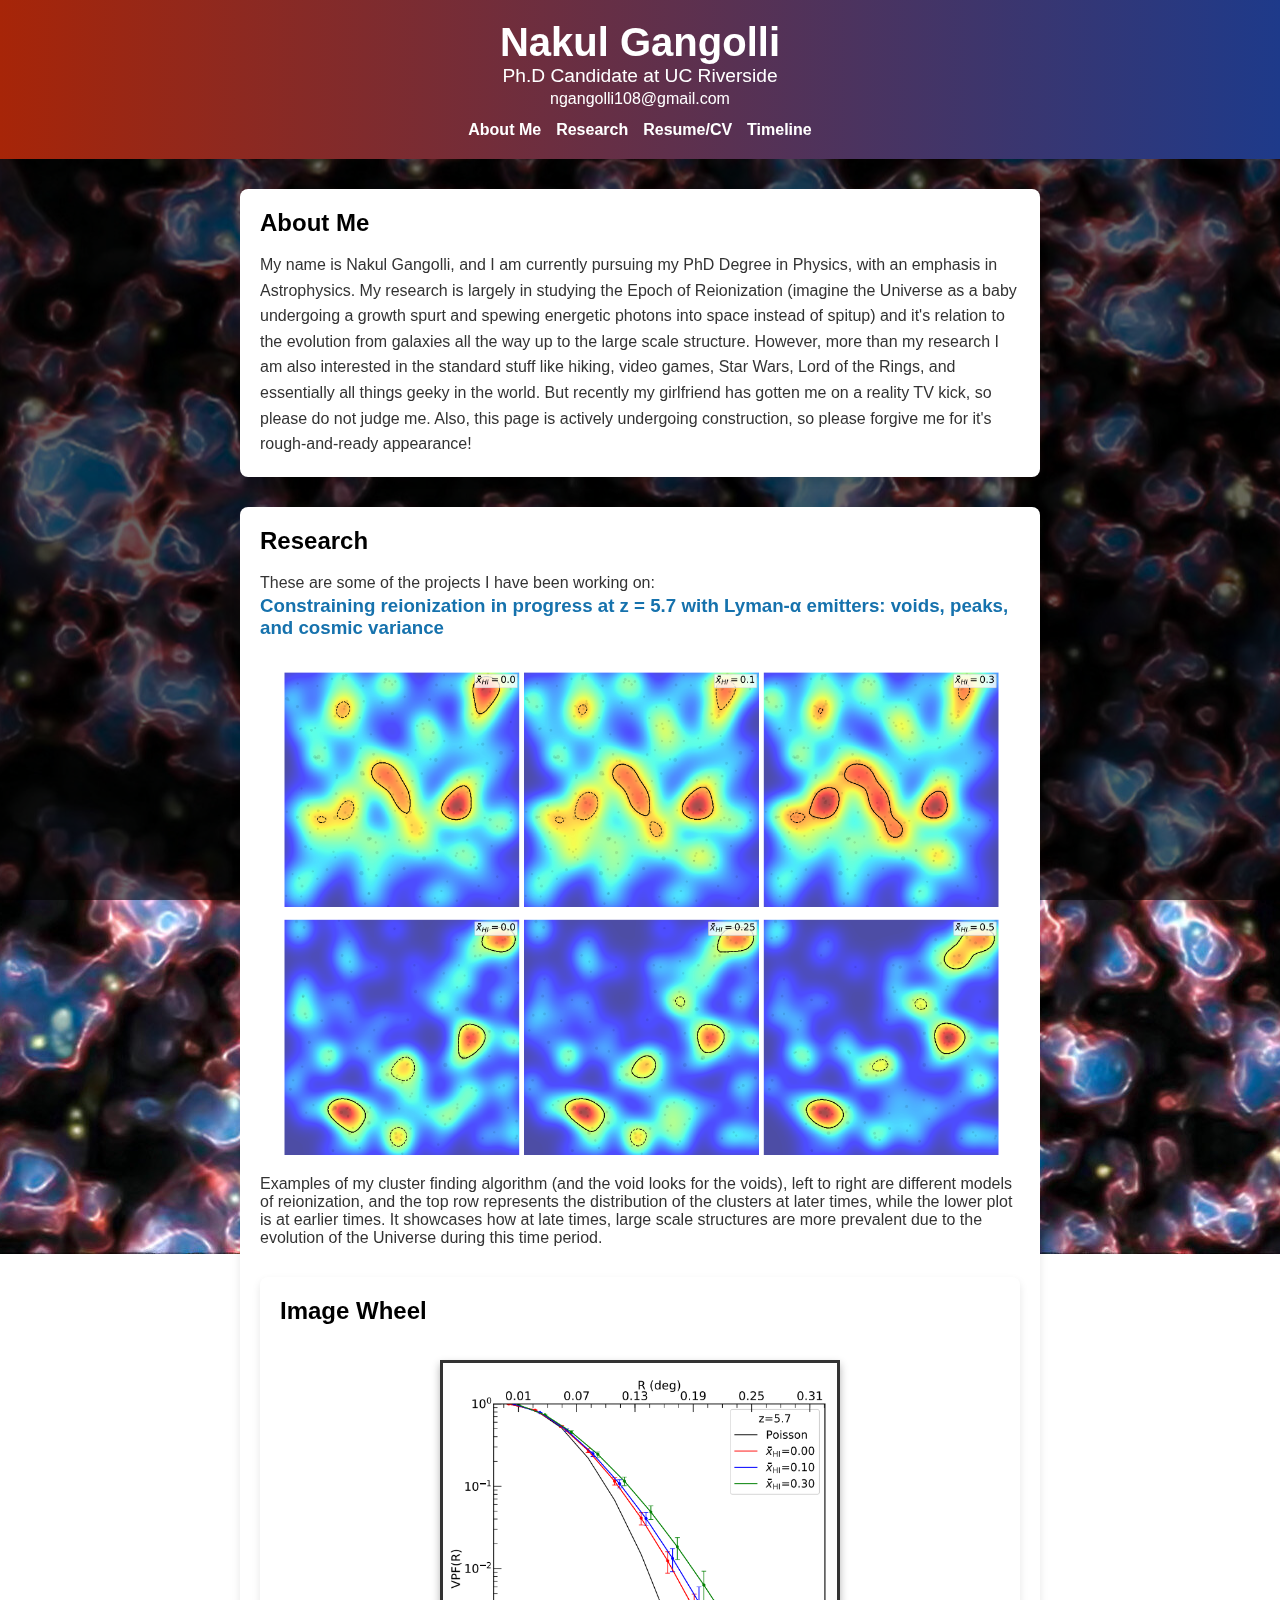
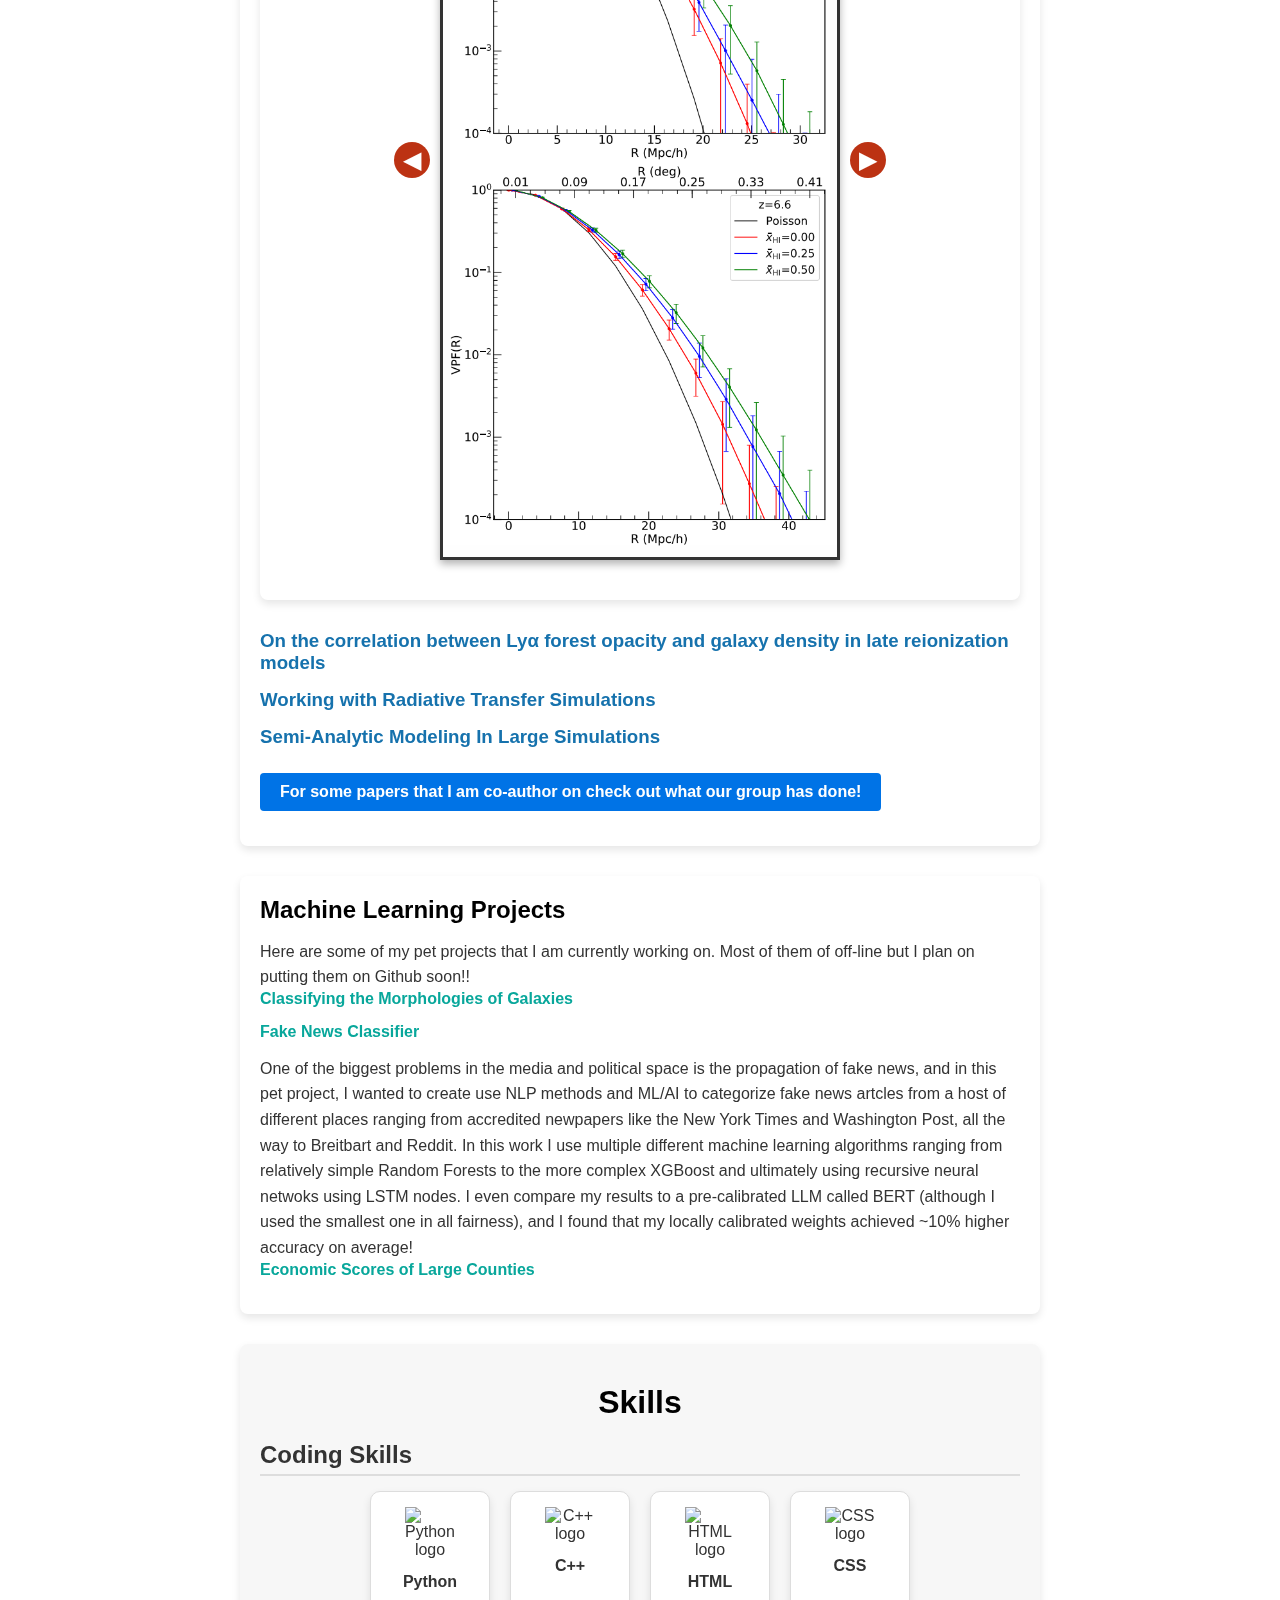
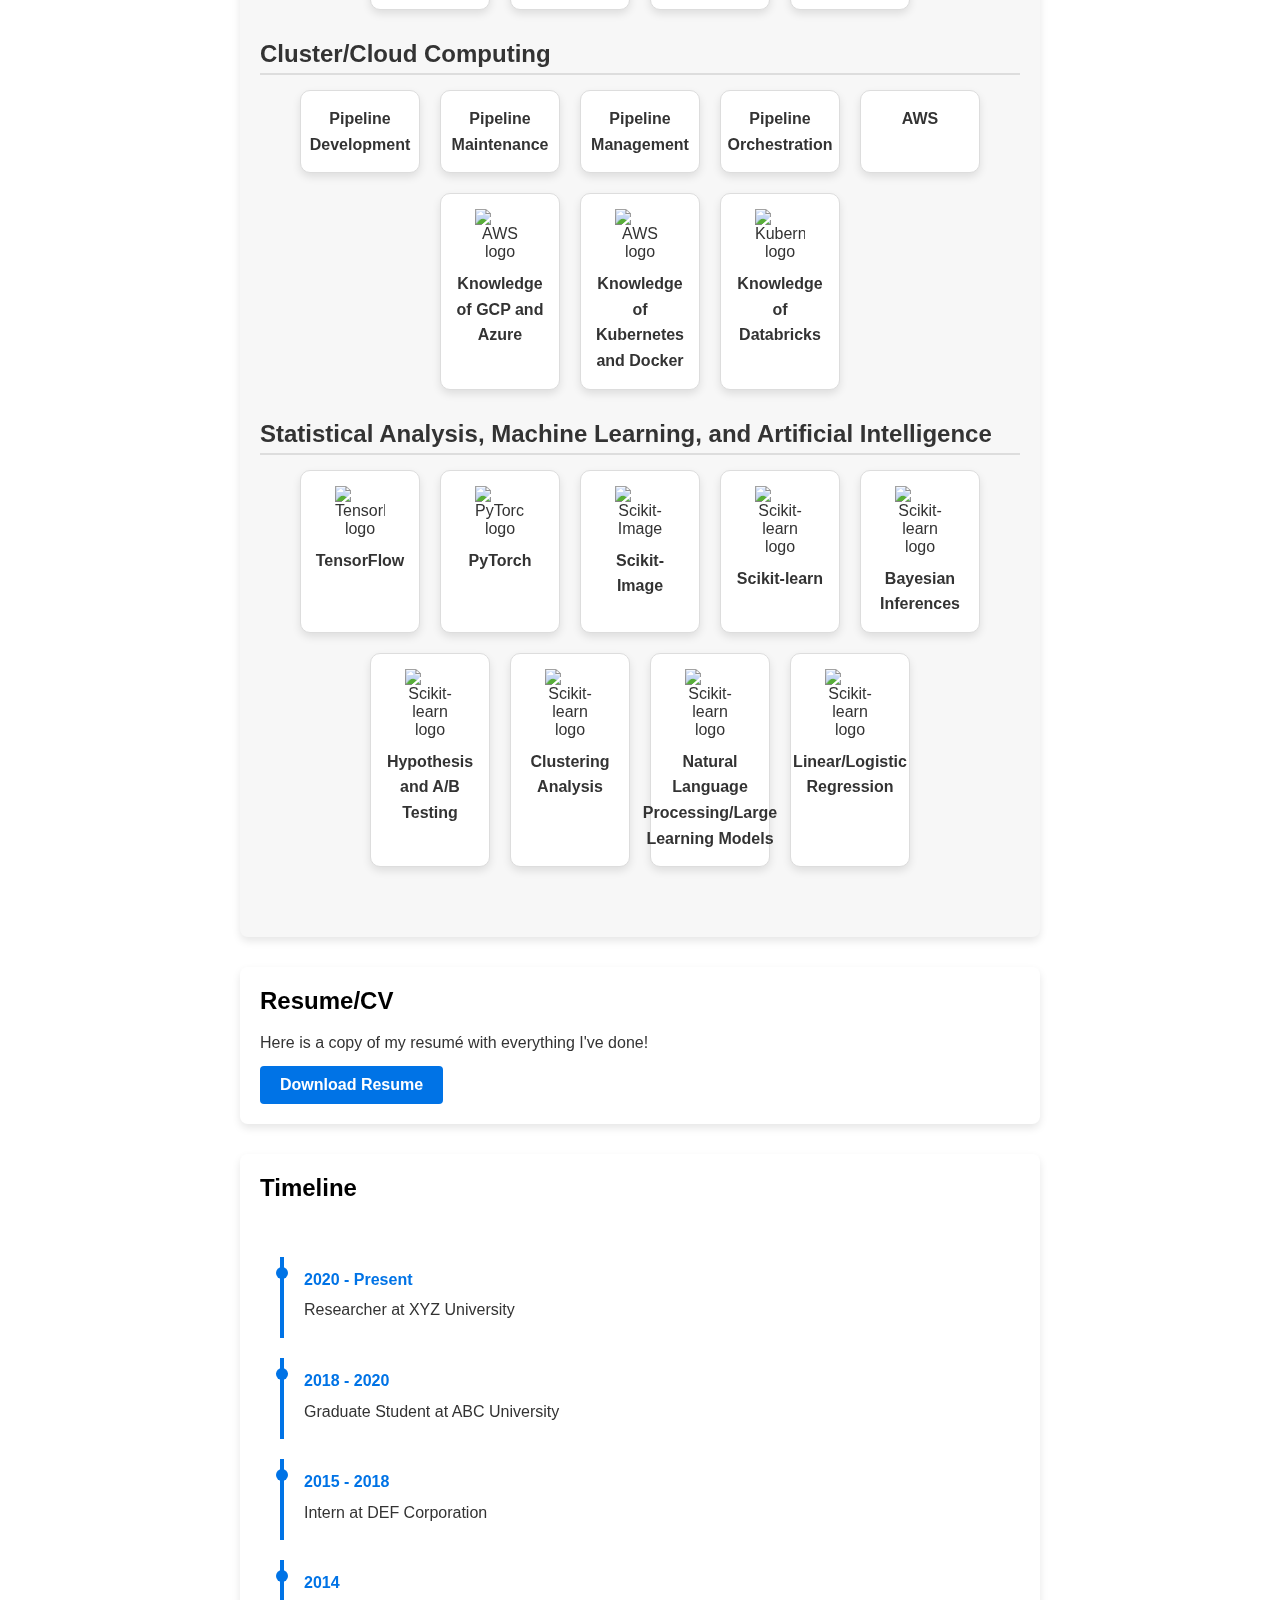
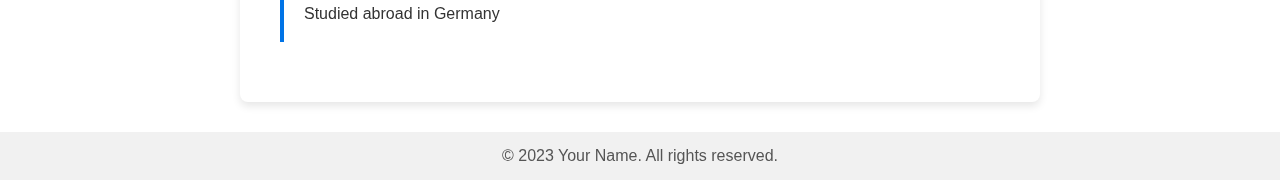
==== index.html @ 2ac654dc "Adding HTML, CSS, JS and some images" ====
<!DOCTYPE html>
<html lang="en">
<head>
    <meta charset="UTF-8">
    <meta name="viewport" content="width=device-width, initial-scale=1.0">
    <title>Nakul Gangolli</title>
    <link rel="stylesheet" href="styles.css">
</head>
<body>
    <header>
        <div class="container">
            <h1>Nakul Gangolli</h1>
            <headshot src="Headshot_AWS.jpeg" alt="Headshot" class="figure-image">
            <p class="title">Ph.D Candidate at UC Riverside</p>
            <contact> ngangolli108@gmail.com</contact>
            <nav>
                <ul>
                    <li><a href="#about">About Me</a></li>
                    <li><a href="#research">Research</a></li>
                    <li><a href="#resume">Resume/CV</a></li>
                    <li><a href="#timeline">Timeline</a></li>
                </ul>
            </nav>
        </div>
    </header>
    
    <section id="about">
        <h2>About Me</h2>
        <p>My name is Nakul Gangolli, and I am currently pursuing my PhD Degree in Physics, with an emphasis in Astrophysics. My research is largely in studying the Epoch of Reionization (imagine the Universe as a baby undergoing a growth spurt and spewing energetic photons into space instead of spitup) and it's relation to the evolution from galaxies all the way up to the large scale structure.   

        However, more than my research I am also interested in the standard stuff like hiking, video games, Star Wars, Lord of the Rings, and essentially all things geeky in the world.  But recently my girlfriend has gotten me on a reality TV kick, so please do not judge me. 

        Also, this page is actively undergoing construction, so please forgive me for it's rough-and-ready appearance! 
        </p>
    </section>
    
    <section id="research">
        <h2>Research</h2>
        <p>  These are some of the projects I have been working on:</p>
        

        <h3>Constraining reionization in progress at z = 5.7 with Lyman-α emitters: voids, peaks, and cosmic variance</h3>

        <figure>
        <img src="AWS_1.png" alt="The results of my cluster finding algorithm" class="figure-image">
        <figcaption> Examples of my cluster finding algorithm (and the void looks for the voids), left to right are different models of reionization, and the top row represents the distribution of the clusters at later times, while the lower plot is at earlier times.  It showcases how at late times, large scale structures are more prevalent due to the evolution of the Universe during this time period.   </figcaption>
        </figure>

        <section id="image-wheel">
        <h2>Image Wheel</h2>
        <div class="wheel-container">
            <button id="prevBtn">&#9664;</button> <!-- Left arrow button -->
            <div class="image-display">
                <img id="currentImage" src="AWS_2.png" alt="Displayed image">
            </div>
            <button id="nextBtn">&#9654;</button> <!-- Right arrow button -->
        </div>
        </section>

        <script src="timeLine.js"></script>
        
        <h3>On the correlation between Lyα forest opacity and galaxy density in late reionization models</h3>

        <h3>Working with Radiative Transfer Simulations</h3>
        <h3>Semi-Analytic Modeling In Large Simulations</h3>
        <h4> <a href="https://ui.adsabs.harvard.edu/search/filter_author_facet_hier_fq_author=AND&filter_author_facet_hier_fq_author=author_facet_hier%3A%220%2FGangolli%2C%20N%22&fq=%7B!type%3Daqp%20v%3D%24fq_database%7D&fq=%7B!type%3Daqp%20v%3D%24fq_author%7D&fq_author=(author_facet_hier%3A%220%2FGangolli%2C%20N%22)&fq_database=(database%3Aastronomy%20OR%20database%3Aphysics)&q=Nakul%20Gangolli&sort=date%20desc%2C%20bibcode%20desc&p_=0" target="_blank" class="resume-button"> For some papers that I am co-author on check out what our group has done! </a> </h4>

    </section>

    <section id="Machine Learning/AI Projects">
        <h2>Machine Learning Projects</h2>
        <p>Here are some of my pet projects that I am currently working on.  Most of them of off-line but I plan on putting them on Github soon!! </p>
        
        <h4>  Classifying the Morphologies of Galaxies </h4>
         
        <h4>  Fake News Classifier </h4>
        <p>  One of the biggest problems in the media and political space is the propagation of fake news, and in this pet project, I wanted to create use NLP methods and ML/AI to categorize fake news artcles from a host of different places ranging from accredited newpapers like the New York Times and Washington Post, all the way to Breitbart and Reddit. In this work I use multiple different machine learning algorithms ranging from relatively simple Random Forests to the more complex XGBoost and ultimately using recursive neural netwoks using LSTM nodes.  I even compare my results to a pre-calibrated LLM called BERT (although I used the smallest one in all fairness), and I found that my locally calibrated weights achieved ~10% higher accuracy on average! </p>
        <h4>  Economic Scores of Large Counties </h4>


    </section>
    
    <section id="skills">
    <h2>Skills</h2>

    <!-- Coding Skills Section -->
    <div class="skills-category">
        <h3>Coding Skills</h3>
        <div class="skills-container">


            <!-- Main skill for Python, with hover to reveal sub-skills -->
            <div class="skill-card python-card">
                <img src="path/to/python-icon.png" alt="Python logo" class="skill-icon">
                <p>Python</p>

                <!-- Python Libraries, hidden by default and shown on hover -->
                <div class="sub-skills-container">
                    <div class="skill-card">
                        <img src="path/to/numpy-icon.png" alt="NumPy logo" class="skill-icon">
                        <p>NumPy</p>
                    </div>
                    <div class="skill-card">
                        <img src="path/to/scipy-icon.png" alt="SciPy logo" class="skill-icon">
                        <p>SciPy</p>
                    </div>
                    <div class="skill-card">
                        <img src="path/to/astropy-icon.png" alt="Astropy logo" class="skill-icon">
                        <p>Astropy</p>
                    </div>
                    <div class="skill-card">
                        <img src="path/to/pandas-icon.png" alt="Pandas logo" class="skill-icon">
                        <p>Pandas</p>
                    </div>
                    <div class="skill-card">
                        <img src="path/to/matplotlib-icon.png" alt="Matplotlib logo" class="skill-icon">
                        <p>Matplotlib</p>
                    </div>
                </div>
            </div>

            <!-- Other coding skills -->
            <div class="skill-card">
                <img src="path/to/cplusplus-icon.png" alt="C++ logo" class="skill-icon">
                <p>C++</p>
            </div>
            <div class="skill-card">
                <img src="path/to/html-icon.png" alt="HTML logo" class="skill-icon">
                <p>HTML</p>
            </div>
            <div class="skill-card">
                <img src="path/to/css-icon.png" alt="CSS logo" class="skill-icon">
                <p>CSS</p>
            </div>
        </div>
    </div>

    <!-- Cluster/Cloud Computing Section -->
    <div class="skills-category">
        <h3>Cluster/Cloud Computing</h3>
        <div class="skills-container">

            <div class="skill-card">
                <p>Pipeline Development</p>
            </div>

            <div class="skill-card">
                <p>Pipeline Maintenance</p>
            </div>

            <div class="skill-card"> 
                <p>Pipeline Management</p>
            </div>

            <div class="skill-card">
               
                <p>Pipeline Orchestration</p>
            </div>

            <div class="skill-card">
               
                <p>AWS</p>
            </div>

            <div class="skill-card">
                <img src="path/to/aws-icon.png" alt="AWS logo" class="skill-icon">
                <p> Knowledge of GCP and Azure</p>
            </div>

            <div class="skill-card">
                <img src="path/to/aws-icon.png" alt="AWS logo" class="skill-icon">
                <p> Knowledge of Kubernetes and Docker</p>
            </div>

            <div class="skill-card">
                <img src="path/to/kubernetes-icon.png" alt="Kubernetes logo" class="skill-icon">
                <p>Knowledge of Databricks</p>
            </div>

        </div>
    </div>

    <!-- Statistical Analysis, Machine Learning and AI Section -->
    <div class="skills-category">
        <h3>Statistical Analysis, Machine Learning, and Artificial Intelligence</h3>
        <div class="skills-container">
            <div class="skill-card">
                <img src="path/to/tensorflow-icon.png" alt="TensorFlow logo" class="skill-icon">
                <p>TensorFlow</p>
            </div>
            <div class="skill-card">
                <img src="path/to/pytorch-icon.png" alt="PyTorch logo" class="skill-icon">
                <p>PyTorch</p>
            </div>
            <div class="skill-card">
                <img src="path/to/r-icon.png" alt="Scikit-Image" class="skill-icon">
                <p>Scikit-Image</p>
            </div>
            <div class="skill-card">
                <img src="path/to/sklearn-icon.png" alt="Scikit-learn logo" class="skill-icon">
                <p>Scikit-learn</p>
            </div>

            <div class="skill-card">
                <img src="path/to/sklearn-icon.png" alt="Scikit-learn logo" class="skill-icon">
                <p>Bayesian Inferences</p>
            </div>

             <div class="skill-card">
                <img src="path/to/sklearn-icon.png" alt="Scikit-learn logo" class="skill-icon">
                <p>Hypothesis and A/B Testing</p>
            </div>

            <div class="skill-card">
                <img src="path/to/sklearn-icon.png" alt="Scikit-learn logo" class="skill-icon">
                <p>Clustering Analysis</p>
            </div>

            <div class="skill-card">
                <img src="path/to/sklearn-icon.png" alt="Scikit-learn logo" class="skill-icon">
                <p>Natural Language Processing/Large Learning Models</p>
            </div>

            <div class="skill-card">
                <img src="path/to/sklearn-icon.png" alt="Scikit-learn logo" class="skill-icon">
                <p>Linear/Logistic Regression</p>
            </div>


        </div>
    </div>

</section>


    </section>

    <section id="resume">
        <h2>Resume/CV</h2>
        <p>Here is a copy of my resumé with everything I've done!</p>
        <a href="GangolliNakul_Resume_AWS.pdf" target="_blank" class="resume-button">Download Resume</a>
    </section>
    
    <!-- Timeline Section -->
    <section id="timeline">
        <h2>Timeline</h2>
        <div id="timeline-container"></div>
    </section>
    
    <footer>
        <p>&copy; 2023 Your Name. All rights reserved.</p>
    </footer>

    <script src="script.js"></script>
</body>
</html>
---- styles.css ----
/* General reset */
* {
    margin: 0;
    padding: 0;
    box-sizing: border-box;
}

body {
    font-family: Arial, sans-serif;
    color: #333;
    background-color: #f8f9fa;
}

/* Header */
header {
    background: linear-gradient(90deg, #A72508, #1E3A8A); /* Gradient from light blue to dark blue */
    color: #fff;
    padding: 20px 0;
    text-align: center;
}

header .container {
    max-width: 800px;
    margin: 0 auto;
}

header h1 {
    font-size: 2.5em;
}

contact {
    line-height: 1.5em;
}

header .title {
    font-size: 1.2em;
    font-weight: 300;
}

nav ul {
    list-style: none;
    display: flex;
    justify-content: center;
    gap: 15px;
    margin-top: 10px;
}

nav ul li a {
    color: #fff;
    text-decoration: none;
    font-weight: bold;
}

nav ul li a:hover {
    text-decoration: underline;
}

/* Sections */
section {
    max-width: 800px;
    margin: 30px auto;
    padding: 20px;
    background-color: #fff;
    border-radius: 8px;
    box-shadow: 0 4px 8px rgba(0, 0, 0, 0.1);
}

section h2 {
    color: #000000;
    margin-bottom: 15px;
}

section h3 {
    color: #1672ad;
    margin-bottom: 15px;
}

section h4 {
    color: #08a79b;
    margin-bottom: 15px;
}

section p {
    line-height: 1.6;
}

.resume-button {
    display: inline-block;
    margin-top: 10px;
    padding: 10px 20px;
    background-color: #0073e6;
    color: #fff;
    border-radius: 4px;
    text-decoration: none;
    font-weight: bold;
}

.resume-button:hover {
    background-color: #005bb5;
}

/* Footer */
footer {
    text-align: center;
    padding: 15px 0;
    background-color: #f1f1f1;
    color: #555;
    margin-top: 20px;
}



#timeline-container {
    max-width: 800px;
    margin: 0 auto;
    padding: 20px;
}

.timeline-event {
    border-left: 4px solid #0073e6;
    padding: 10px 20px;
    margin: 20px 0;
    position: relative;
}

.timeline-event::before {
    content: '';
    position: absolute;
    top: 10px;
    left: -8px;
    background-color: #0073e6;
    width: 12px;
    height: 12px;
    border-radius: 50%;
}

.timeline-date {
    font-weight: bold;
    color: #0073e6;
}

.timeline-description {
    margin: 5px 0;
}


/* Background image for the whole page */
/* https://phys.org/news/2024-10-astronomers-webb-conflict-reionization.html#google_vignette */
body {
    font-family: Arial, sans-serif;
    color: #333;
    background: url('astronomers-find-jwst.jpg') no-repeat center center fixed; # 
    background-size: cover;
    background-attachment: fixed;
}

/* Adding a slight overlay to improve text readability */
body::before {
    content: "";
    position: fixed;
    top: 0;
    left: 0;
    width: 100%;
    height: 100%;
    background-color: rgba(0, 0, 0, 0.6); /* 60% opacity black overlay */
    z-index: -1; /* Ensure the overlay stays behind the content */
}


/* Navigation links styling */
nav ul {
    list-style: none;
    display: flex;
    justify-content: center;
    gap: 15px;
    margin-top: 10px;
}

nav ul li a {
    color: #fff;
    text-decoration: none;
    font-weight: bold;
    transition: color 0.3s;
}

nav ul li a:hover {
    color: #ffd700; /* Gold color for hover effect */
}


/* image parameters */
headshot {
    max-width: 50%;
    max-height: 50%;
}

img {
    max-width: 100%;
    max-height: 100%;
}

img2 {
    max-width: 25%;
    max-height: 25%;
}

/* Container for image grid */
.image-grid {
    display: grid;
    grid-template-columns: repeat(2, 2fr); /* 2 columns, adjust as needed */
    gap: 10px;
    max-width: 800px;
    margin: 0 auto;
}

/* Ensure each image has the same aspect ratio */
.grid-image {
    width: 100%;
    aspect-ratio: 1 / 1; /* 1:1 aspect ratio for a square */
    object-fit: cover; /* Ensure the image fills the square without distortion */
    border-radius: 8px; /* Optional: rounded corners */
    box-shadow: 0 4px 8px rgba(0, 0, 0, 0.2); /* Optional: shadow */
}

/* Container for the image wheel */
.wheel-container {
    display: flex;
    align-items: center;
    justify-content: center;
    gap: 10px;
    max-width: 600px;
    margin: 0 auto;
    padding: 20px;
}

/* Display area for the current image */
.image-display {
    width: 80%; /* Adjust width as needed */
    max-width: 400px;
    aspect-ratio: 1/2;  /* Ensures the display area is square */
    overflow: hidden;
    display: flex;
    align-items: center;
    justify-content: center;
    border: 3px solid #333; /* Optional border */
    /* border-radius: 50%;  Makes it circular */
    box-shadow: 0 4px 8px rgba(0, 0, 0, 0.3); /* Optional shadow */
}

/* Image styling */
.image-display img {
    width: 100%;
    height: 100%;
    object-fit: cover;
    /*border-radius: 50%;  Ensure images match the circular frame */
}

/* Navigation button styling */
button {
    font-size: 1.5em;
    background-color: #bc3213;
    color: white;
    border: none;
    padding: 18px;
    cursor: pointer;
    border-radius: 100%;
    width: 20px;
    height: 20px;
    display: flex;
    align-items: center;
    justify-content: center;
}

button:hover {
    background-color: #005bb5;
}



/* Skills section */
#skills {
    padding: 40px 20px;
    text-align: center;
    background-color: #f7f7f7;
}

#skills h2 {
    font-size: 2em;
    margin-bottom: 20px;
}

/* Skills category section */
.skills-category {
    margin-bottom: 30px;
}

.skills-category h3 {
    font-size: 1.5em;
    color: #333;
    margin-bottom: 15px;
    text-align: left;
    border-bottom: 2px solid #ddd;
    padding-bottom: 5px;
}

/* Main skill container */
.skills-container {
    display: flex;
    flex-wrap: wrap;
    justify-content: center;
    gap: 20px;
    max-width: 800px;
    margin: 0 auto;
}

/* Skill card */
.skill-card {
    width: 120px;
    display: flex;
    flex-direction: column;
    align-items: center;
    text-align: center;
    padding: 15px;
    background-color: #fff;
    border: 1px solid #ddd;
    border-radius: 10px;
    box-shadow: 0 4px 8px rgba(0, 0, 0, 0.1);
    transition: transform 0.3s ease;
}

.skill-card:hover {
    transform: scale(1.05);
}

/* Skill icon */
.skill-icon {
    width: 50px;
    height: auto;
    margin-bottom: 10px;
}

/* Skill name */
.skill-card p {
    font-size: 1em;
    font-weight: bold;
    color: #333;
}

/* Sub-skills container, hidden by default */
.sub-skills-container {
    display: none;
    flex-wrap: wrap;
    gap: 10px;
    margin-top: 10px;
    justify-content: center;
}

/* Reveal sub-skills when hovering over the Python card */
.python-card:hover .sub-skills-container {
    display: flex;
}

/* Style for individual sub-skill cards */
.sub-skills-container .skill-card {
    width: 100px;
    padding: 10px;
    border: 1px solid #eee;
    box-shadow: none;
    transform: none;
}
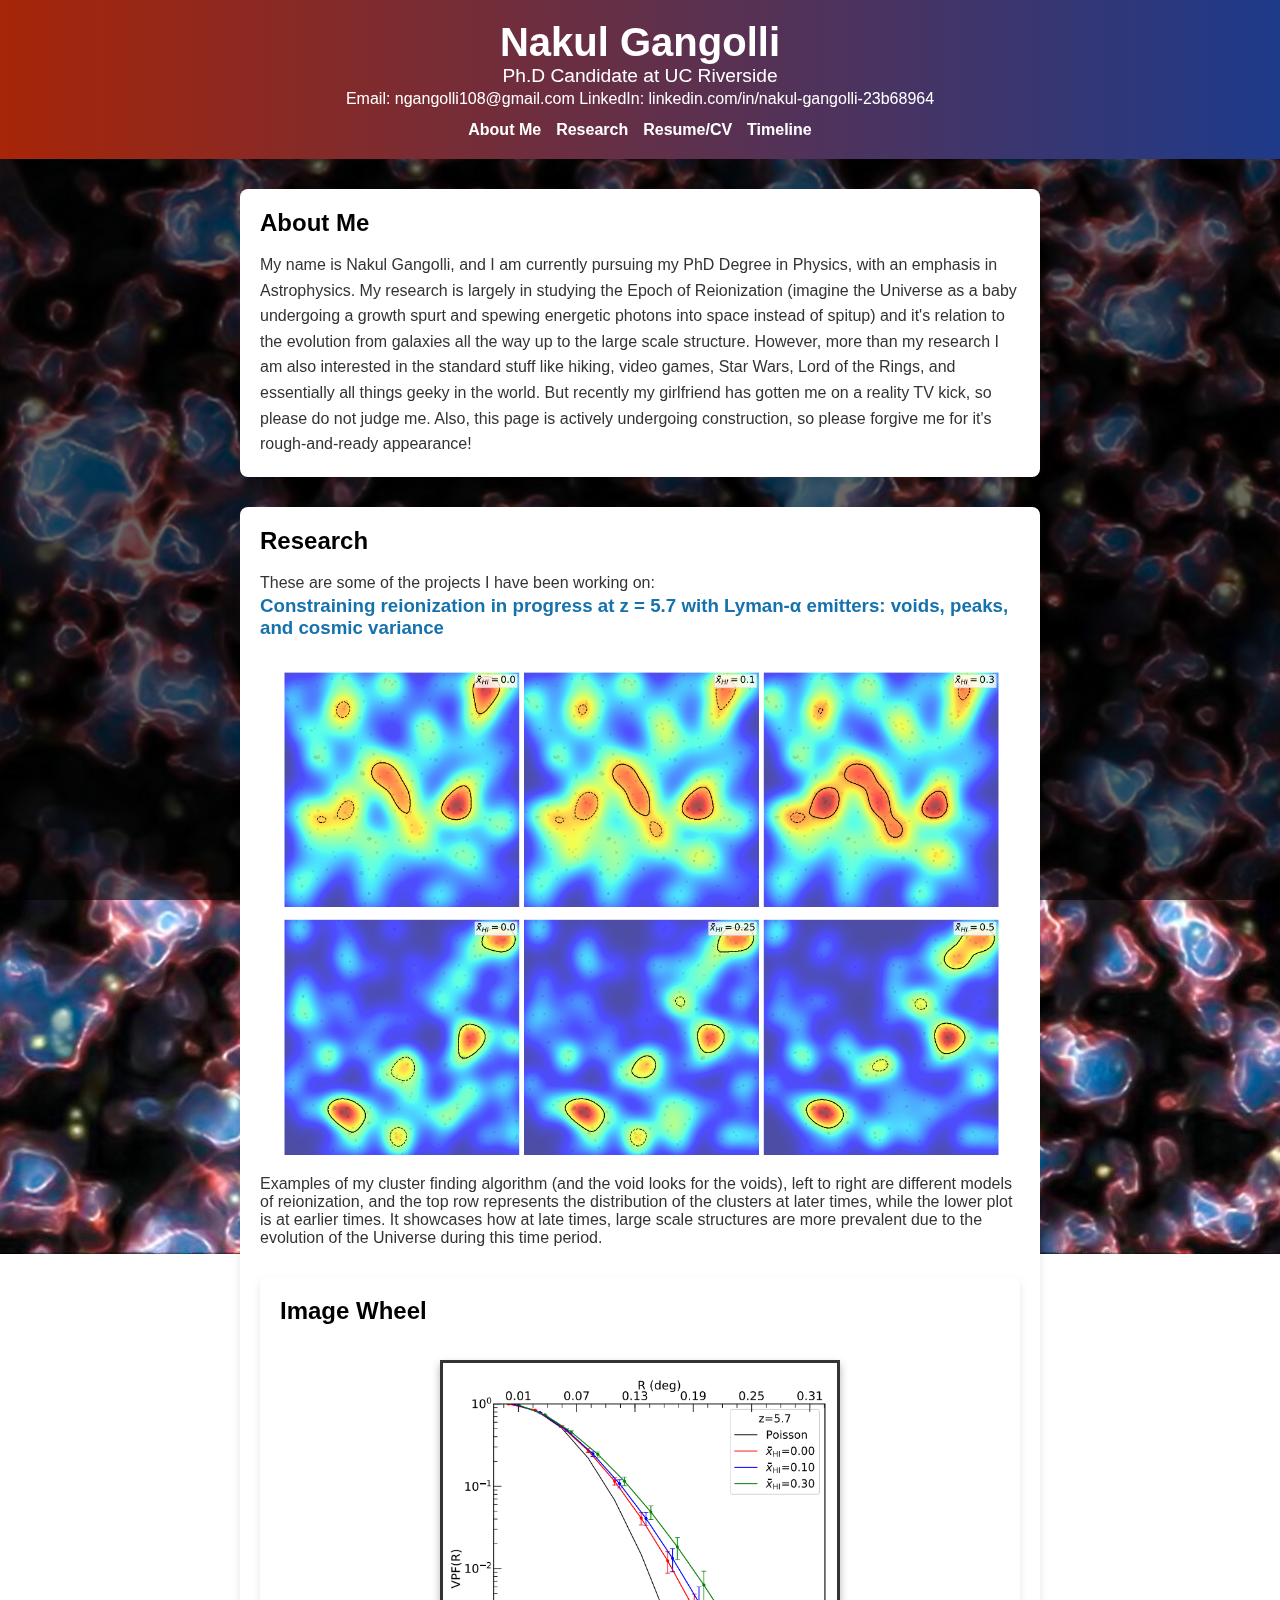
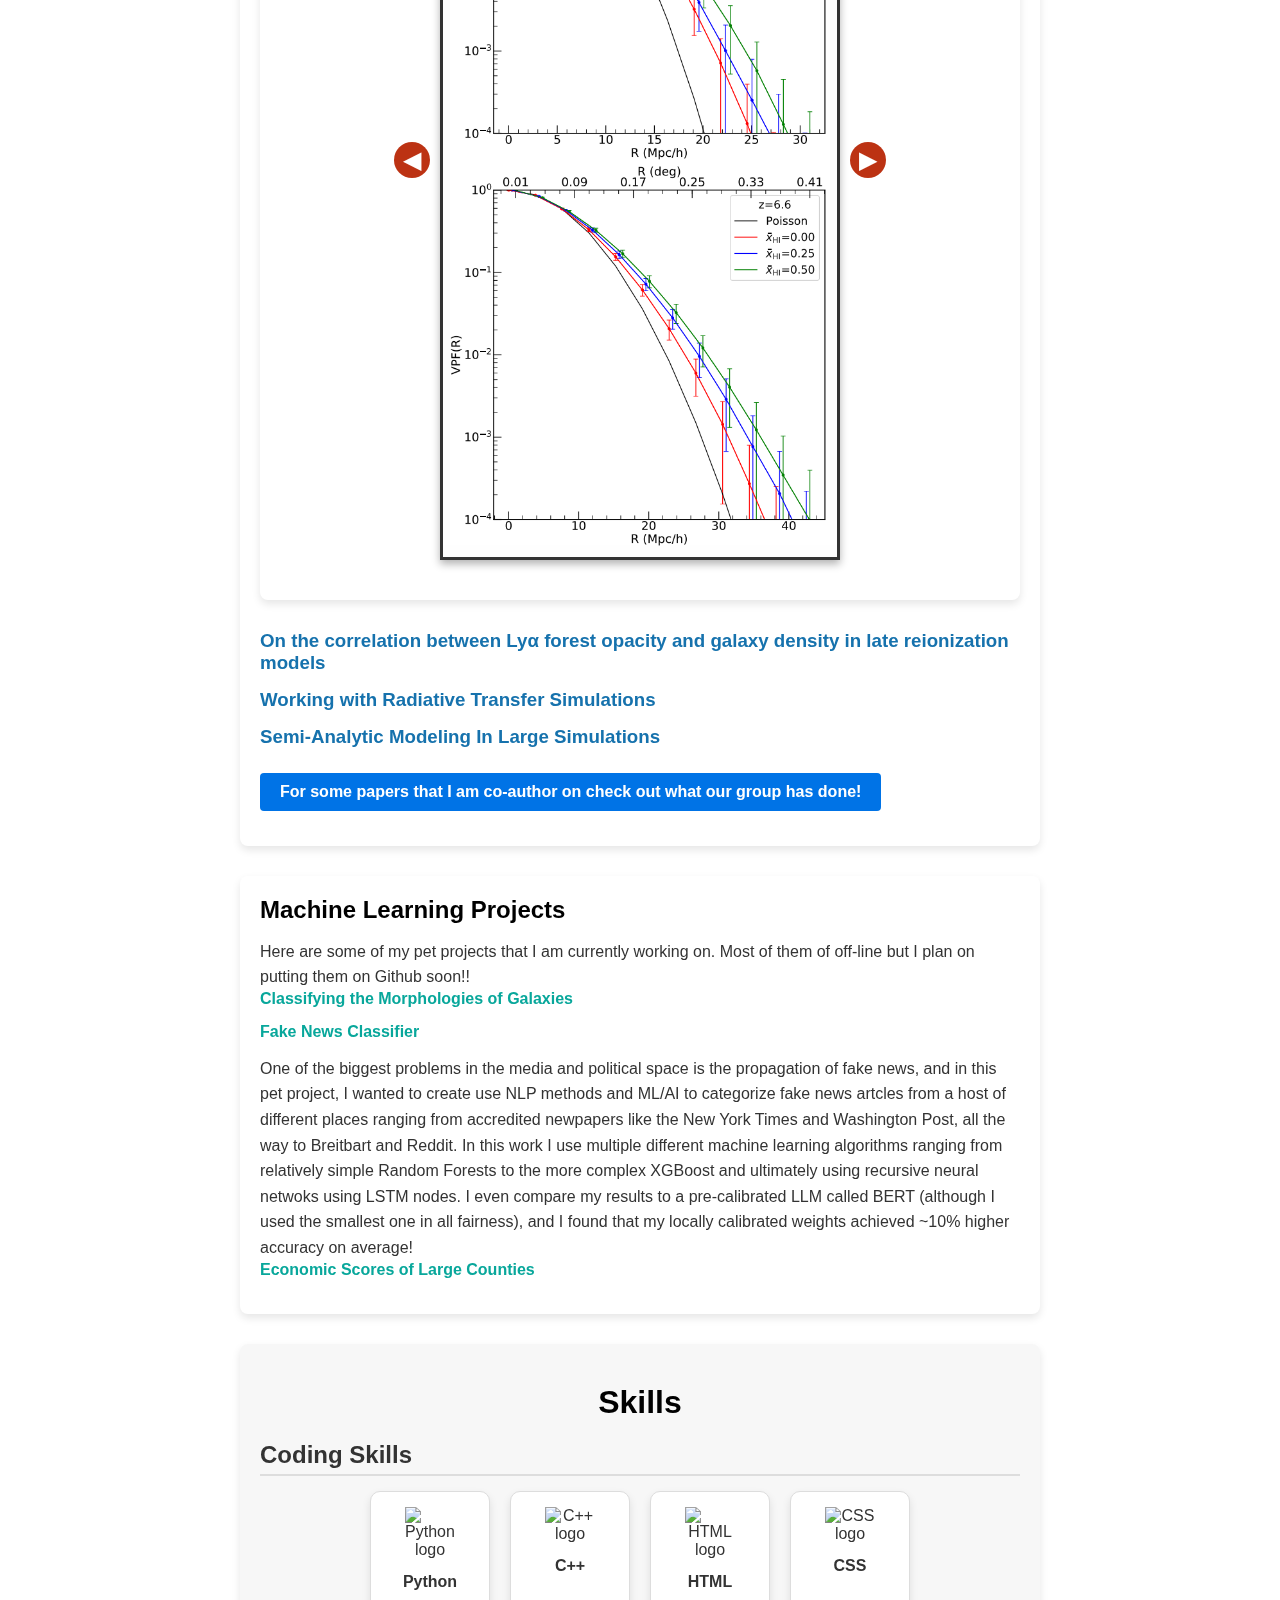
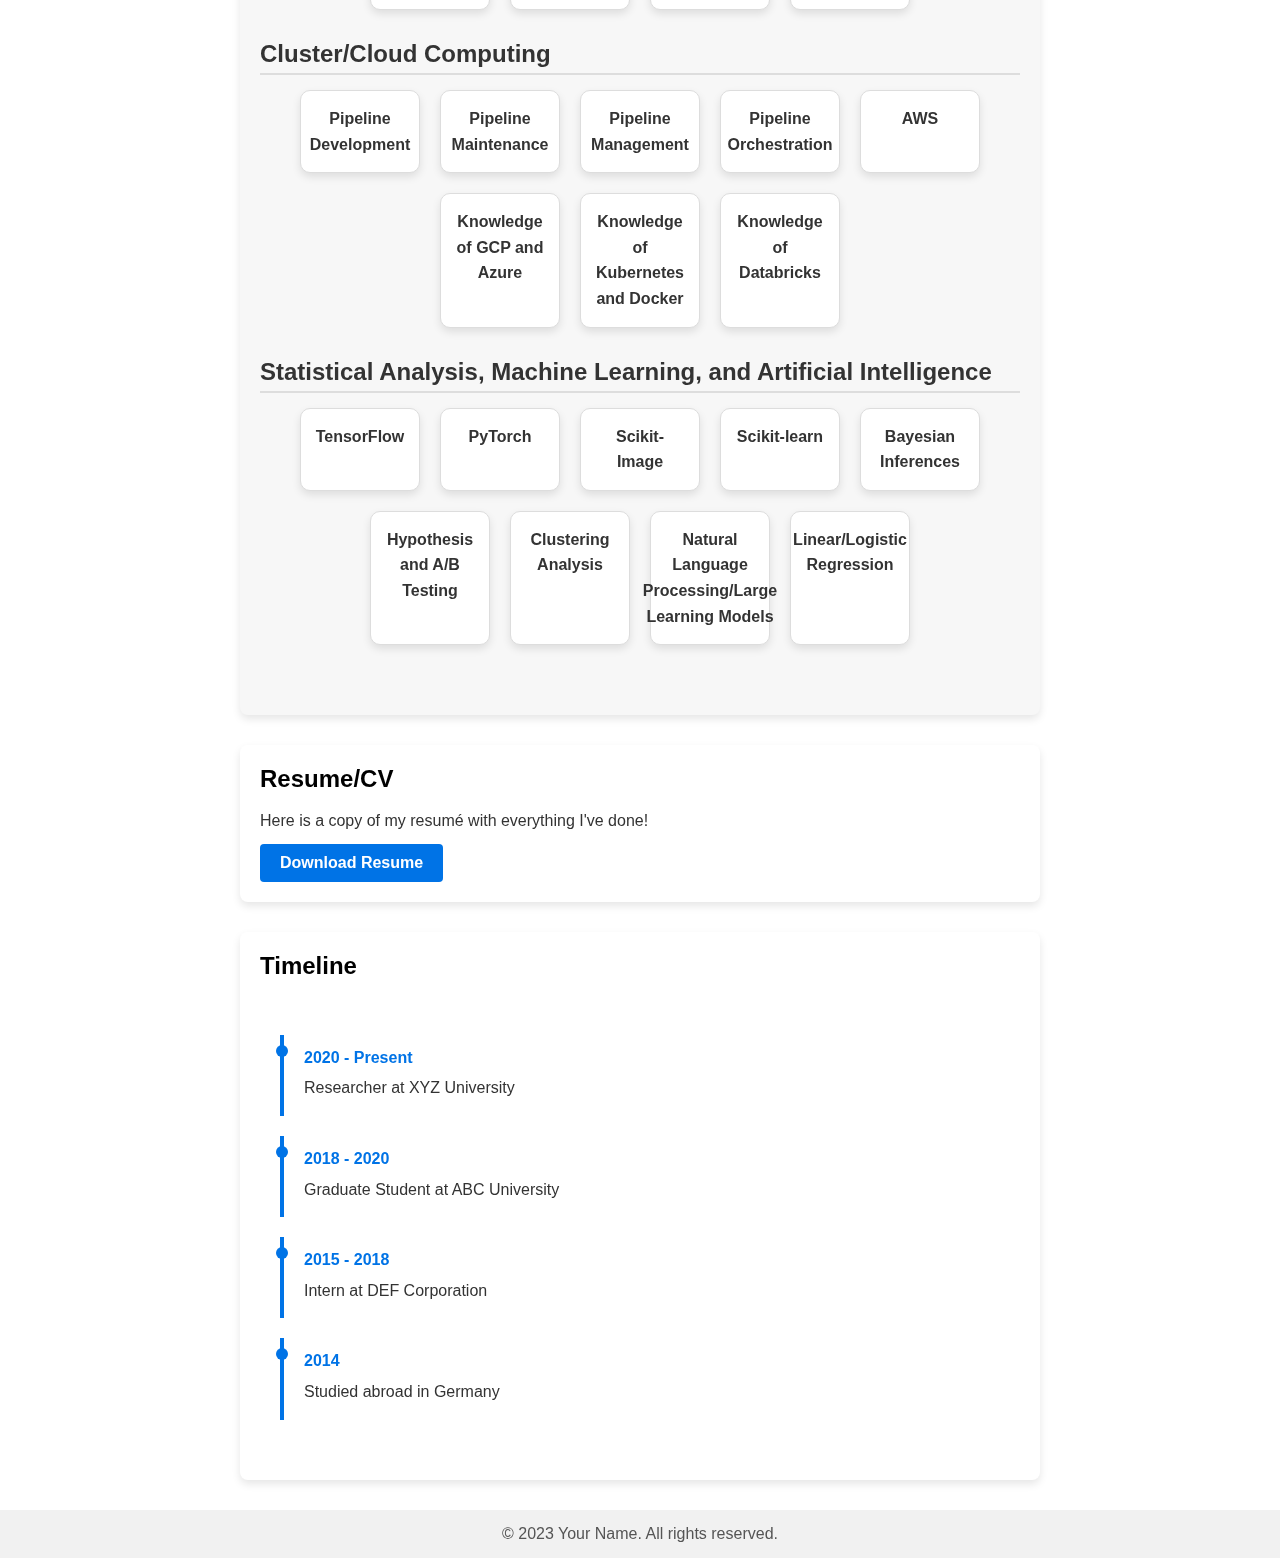
==== commit 02e852bf: "Added more contact info" ====
--- a/index.html
+++ b/index.html
@@ -12,7 +12,8 @@
             <h1>Nakul Gangolli</h1>
             <headshot src="Headshot_AWS.jpeg" alt="Headshot" class="figure-image">
             <p class="title">Ph.D Candidate at UC Riverside</p>
-            <contact> ngangolli108@gmail.com</contact>
+            <contact> Email: ngangolli108@gmail.com</contact>
+            <contact> LinkedIn: linkedin.com/in/nakul-gangolli-23b68964 </contact>
             <nav>
                 <ul>
                     <li><a href="#about">About Me</a></li>
@@ -163,17 +164,14 @@
             </div>
 
             <div class="skill-card">
-                <img src="path/to/aws-icon.png" alt="AWS logo" class="skill-icon">
                 <p> Knowledge of GCP and Azure</p>
             </div>
 
             <div class="skill-card">
-                <img src="path/to/aws-icon.png" alt="AWS logo" class="skill-icon">
                 <p> Knowledge of Kubernetes and Docker</p>
             </div>
 
             <div class="skill-card">
-                <img src="path/to/kubernetes-icon.png" alt="Kubernetes logo" class="skill-icon">
                 <p>Knowledge of Databricks</p>
             </div>
 
@@ -185,44 +183,35 @@
         <h3>Statistical Analysis, Machine Learning, and Artificial Intelligence</h3>
         <div class="skills-container">
             <div class="skill-card">
-                <img src="path/to/tensorflow-icon.png" alt="TensorFlow logo" class="skill-icon">
                 <p>TensorFlow</p>
             </div>
             <div class="skill-card">
-                <img src="path/to/pytorch-icon.png" alt="PyTorch logo" class="skill-icon">
                 <p>PyTorch</p>
             </div>
             <div class="skill-card">
-                <img src="path/to/r-icon.png" alt="Scikit-Image" class="skill-icon">
                 <p>Scikit-Image</p>
             </div>
             <div class="skill-card">
-                <img src="path/to/sklearn-icon.png" alt="Scikit-learn logo" class="skill-icon">
                 <p>Scikit-learn</p>
             </div>
 
             <div class="skill-card">
-                <img src="path/to/sklearn-icon.png" alt="Scikit-learn logo" class="skill-icon">
                 <p>Bayesian Inferences</p>
             </div>
 
              <div class="skill-card">
-                <img src="path/to/sklearn-icon.png" alt="Scikit-learn logo" class="skill-icon">
                 <p>Hypothesis and A/B Testing</p>
             </div>
 
             <div class="skill-card">
-                <img src="path/to/sklearn-icon.png" alt="Scikit-learn logo" class="skill-icon">
                 <p>Clustering Analysis</p>
             </div>
 
             <div class="skill-card">
-                <img src="path/to/sklearn-icon.png" alt="Scikit-learn logo" class="skill-icon">
                 <p>Natural Language Processing/Large Learning Models</p>
             </div>
 
             <div class="skill-card">
-                <img src="path/to/sklearn-icon.png" alt="Scikit-learn logo" class="skill-icon">
                 <p>Linear/Logistic Regression</p>
             </div>
 
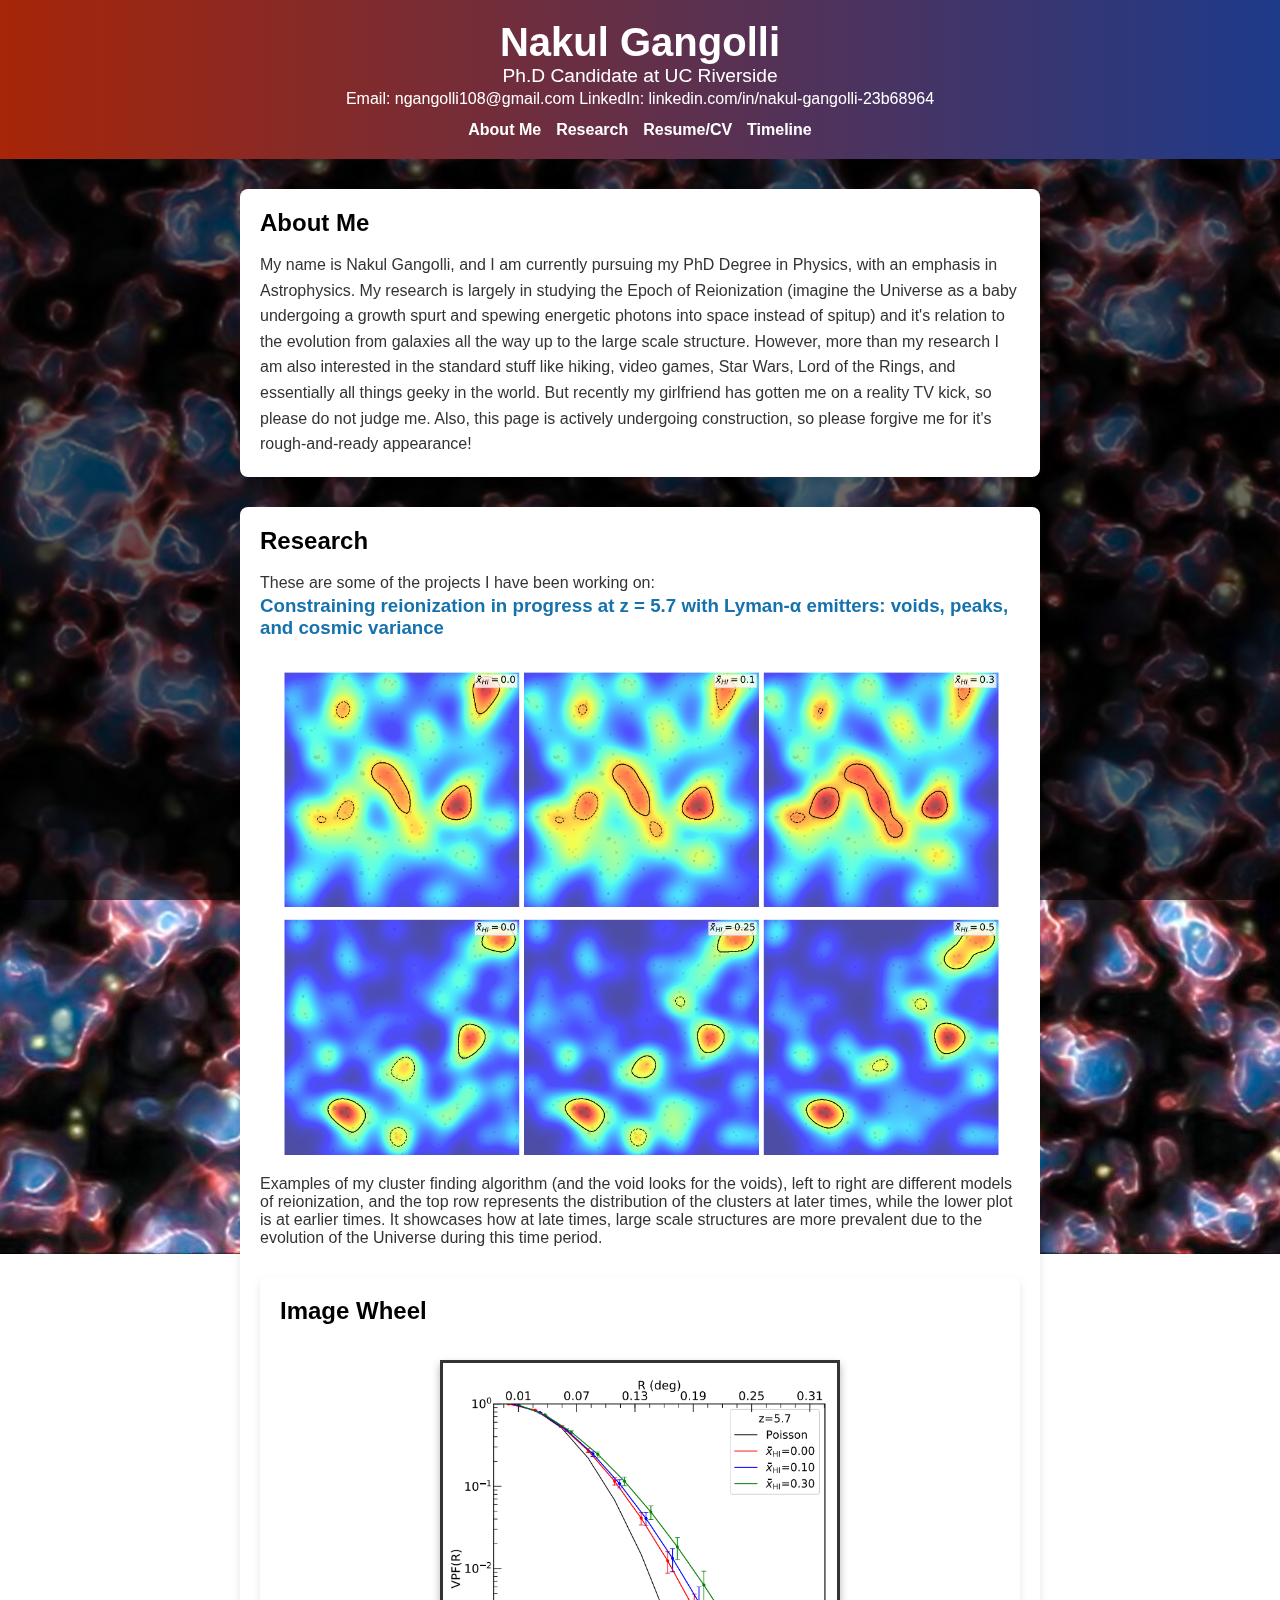
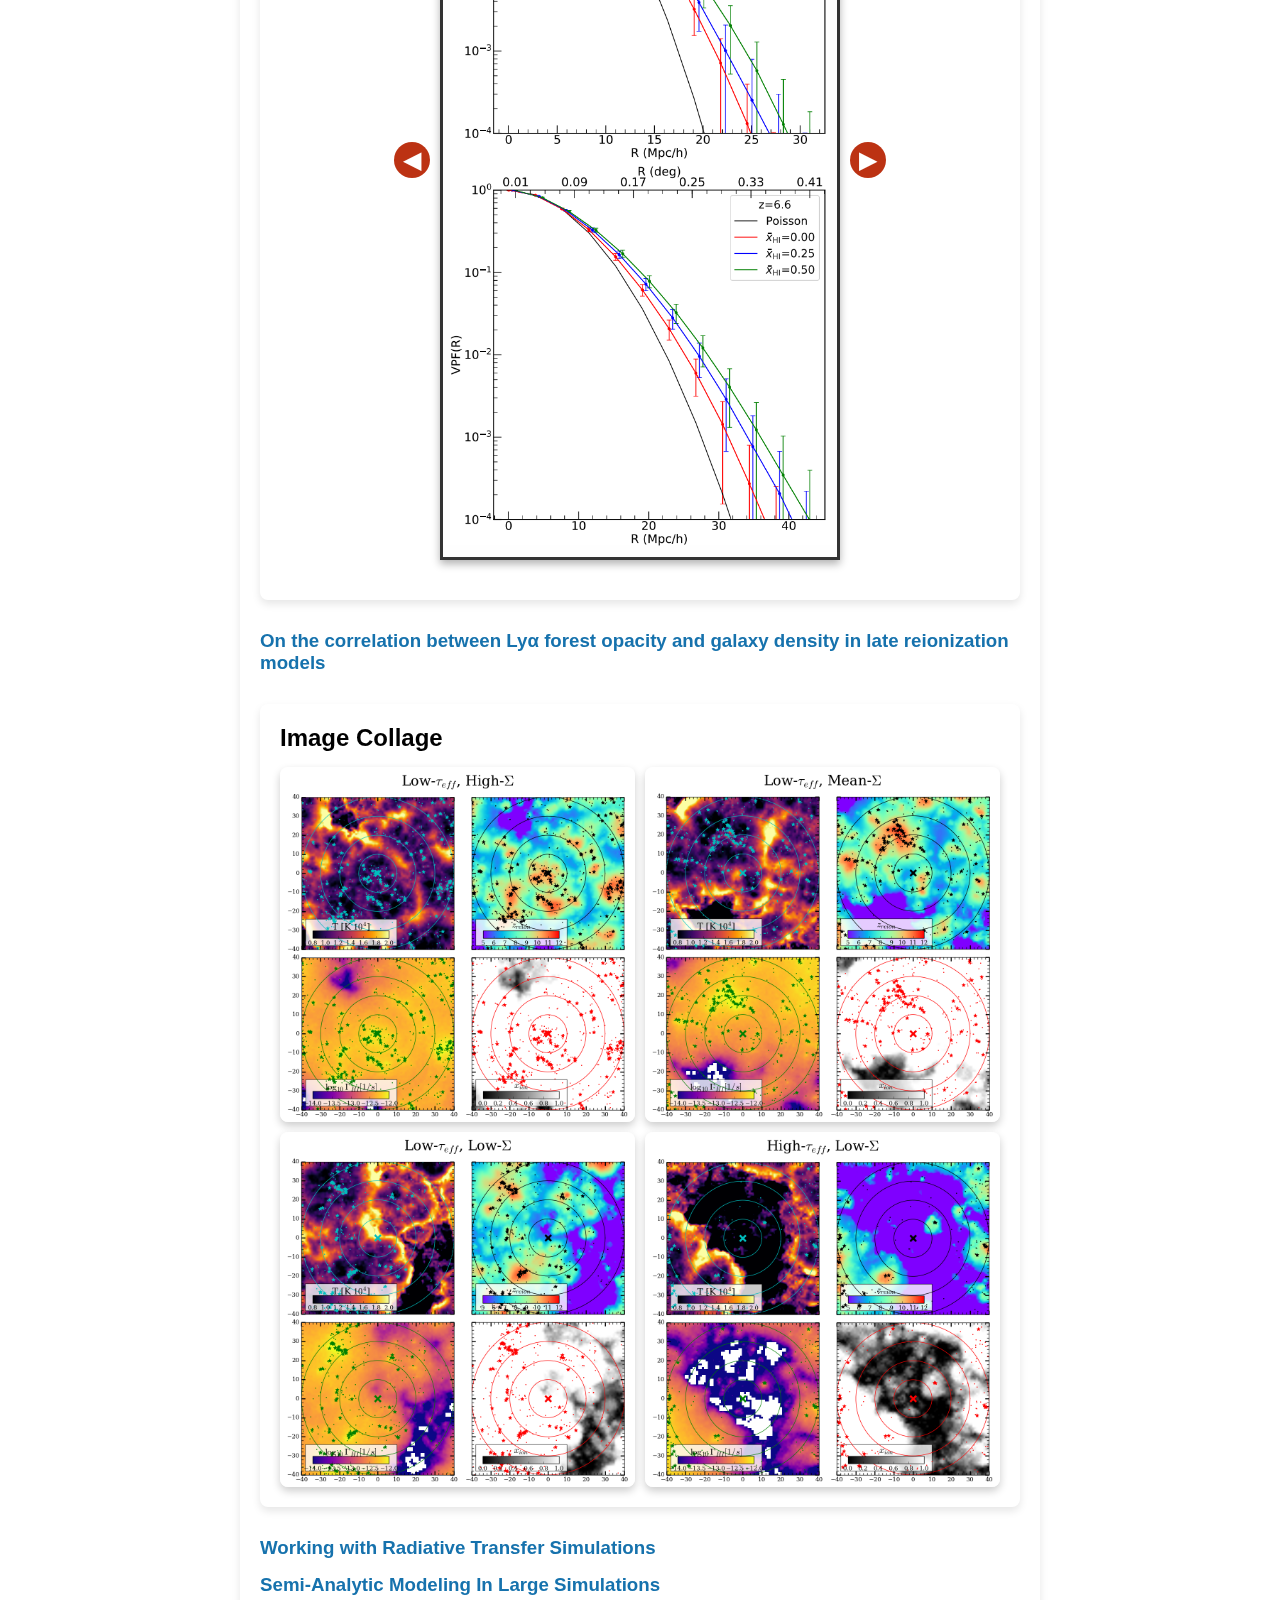
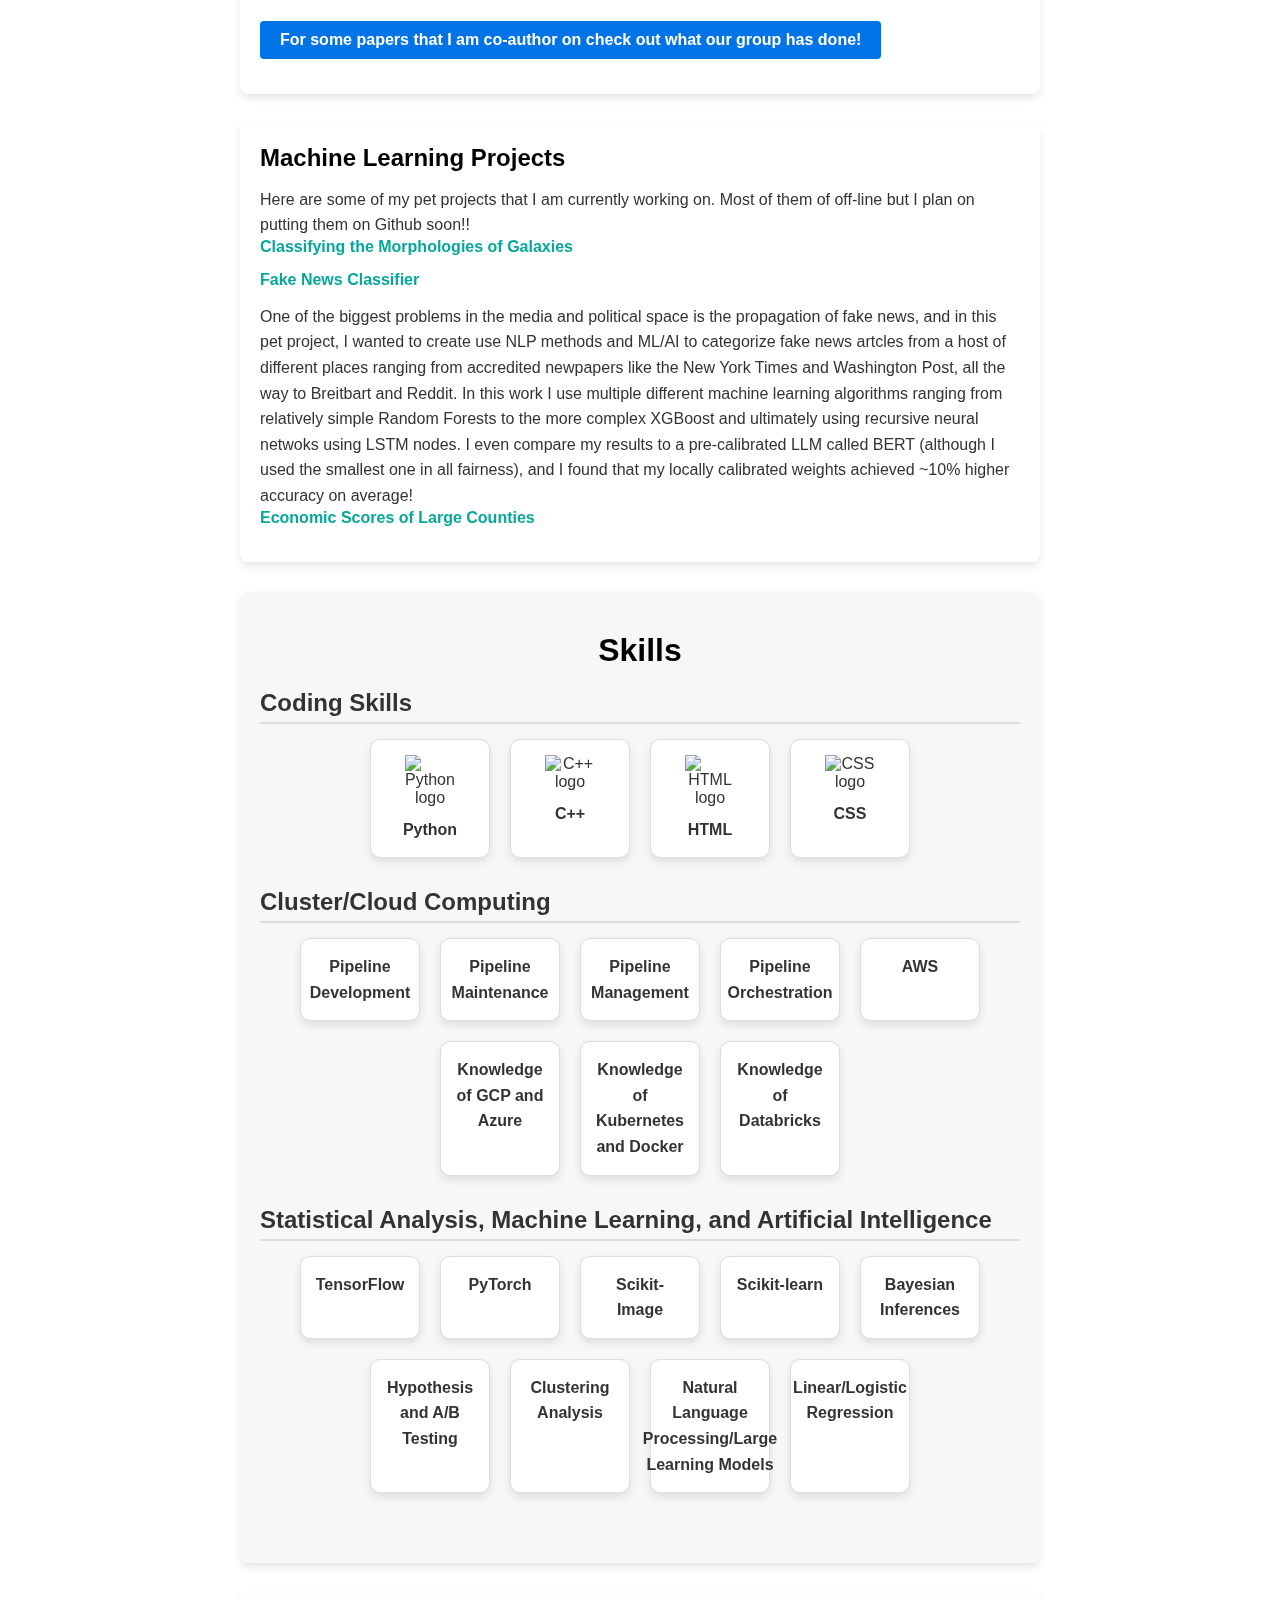
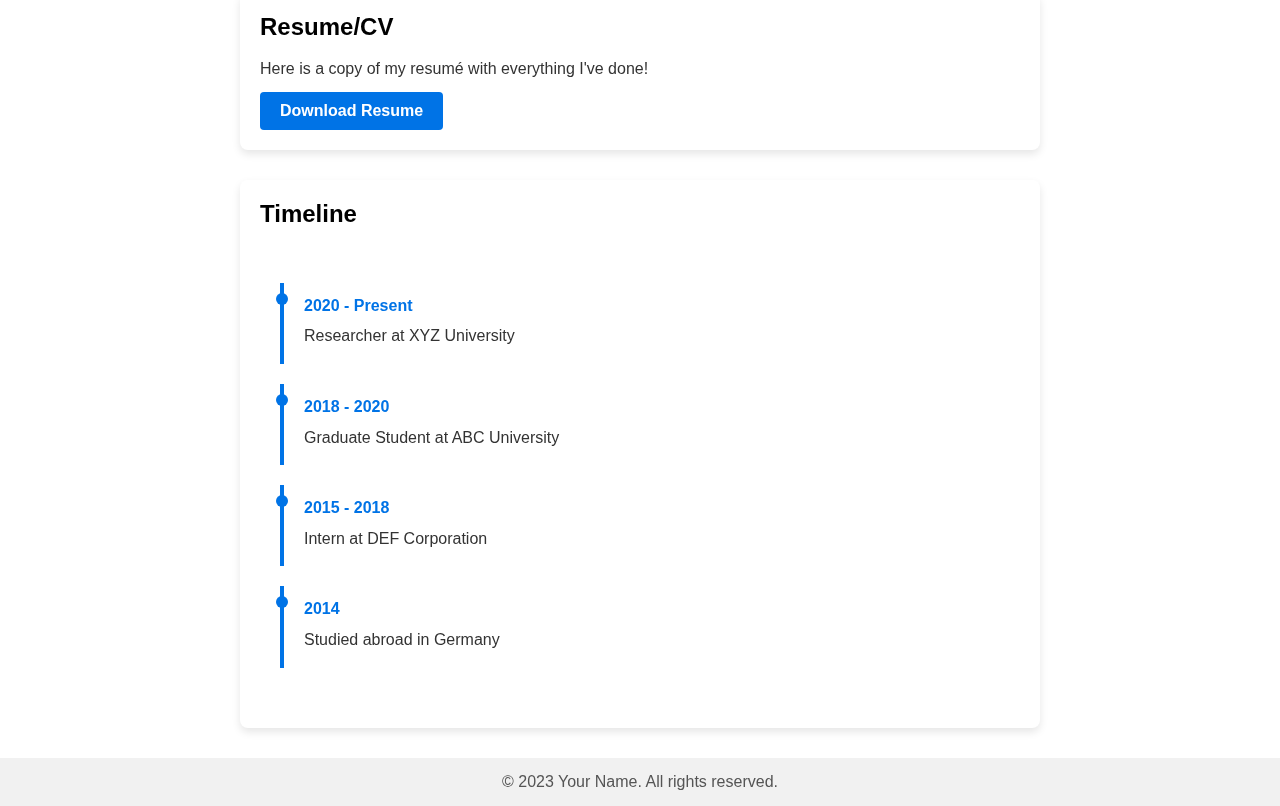
==== commit 2f971096: "Added opacity density" ====
--- a/index.html
+++ b/index.html
@@ -62,6 +62,16 @@
         
         <h3>On the correlation between Lyα forest opacity and galaxy density in late reionization models</h3>
 
+        <section id="photo-collage">
+        <h2>Image Collage</h2>
+        <div class="image-grid">
+            <img src="lowtau_highdens_1965.png" alt="Description of image 1" class="grid-image">
+            <img src="lowtau_meandens_1348.png" alt="Description of image 2" class="grid-image">
+            <img src="lowtau_lowdens_0460.png" alt="Description of image 3" class="grid-image">
+            <img src="hightau_lowdens_0398.png" alt="Description of image 4" class="grid-image">
+        </div>
+    </section>
+
         <h3>Working with Radiative Transfer Simulations</h3>
         <h3>Semi-Analytic Modeling In Large Simulations</h3>
         <h4> <a href="https://ui.adsabs.harvard.edu/search/filter_author_facet_hier_fq_author=AND&filter_author_facet_hier_fq_author=author_facet_hier%3A%220%2FGangolli%2C%20N%22&fq=%7B!type%3Daqp%20v%3D%24fq_database%7D&fq=%7B!type%3Daqp%20v%3D%24fq_author%7D&fq_author=(author_facet_hier%3A%220%2FGangolli%2C%20N%22)&fq_database=(database%3Aastronomy%20OR%20database%3Aphysics)&q=Nakul%20Gangolli&sort=date%20desc%2C%20bibcode%20desc&p_=0" target="_blank" class="resume-button"> For some papers that I am co-author on check out what our group has done! </a> </h4>
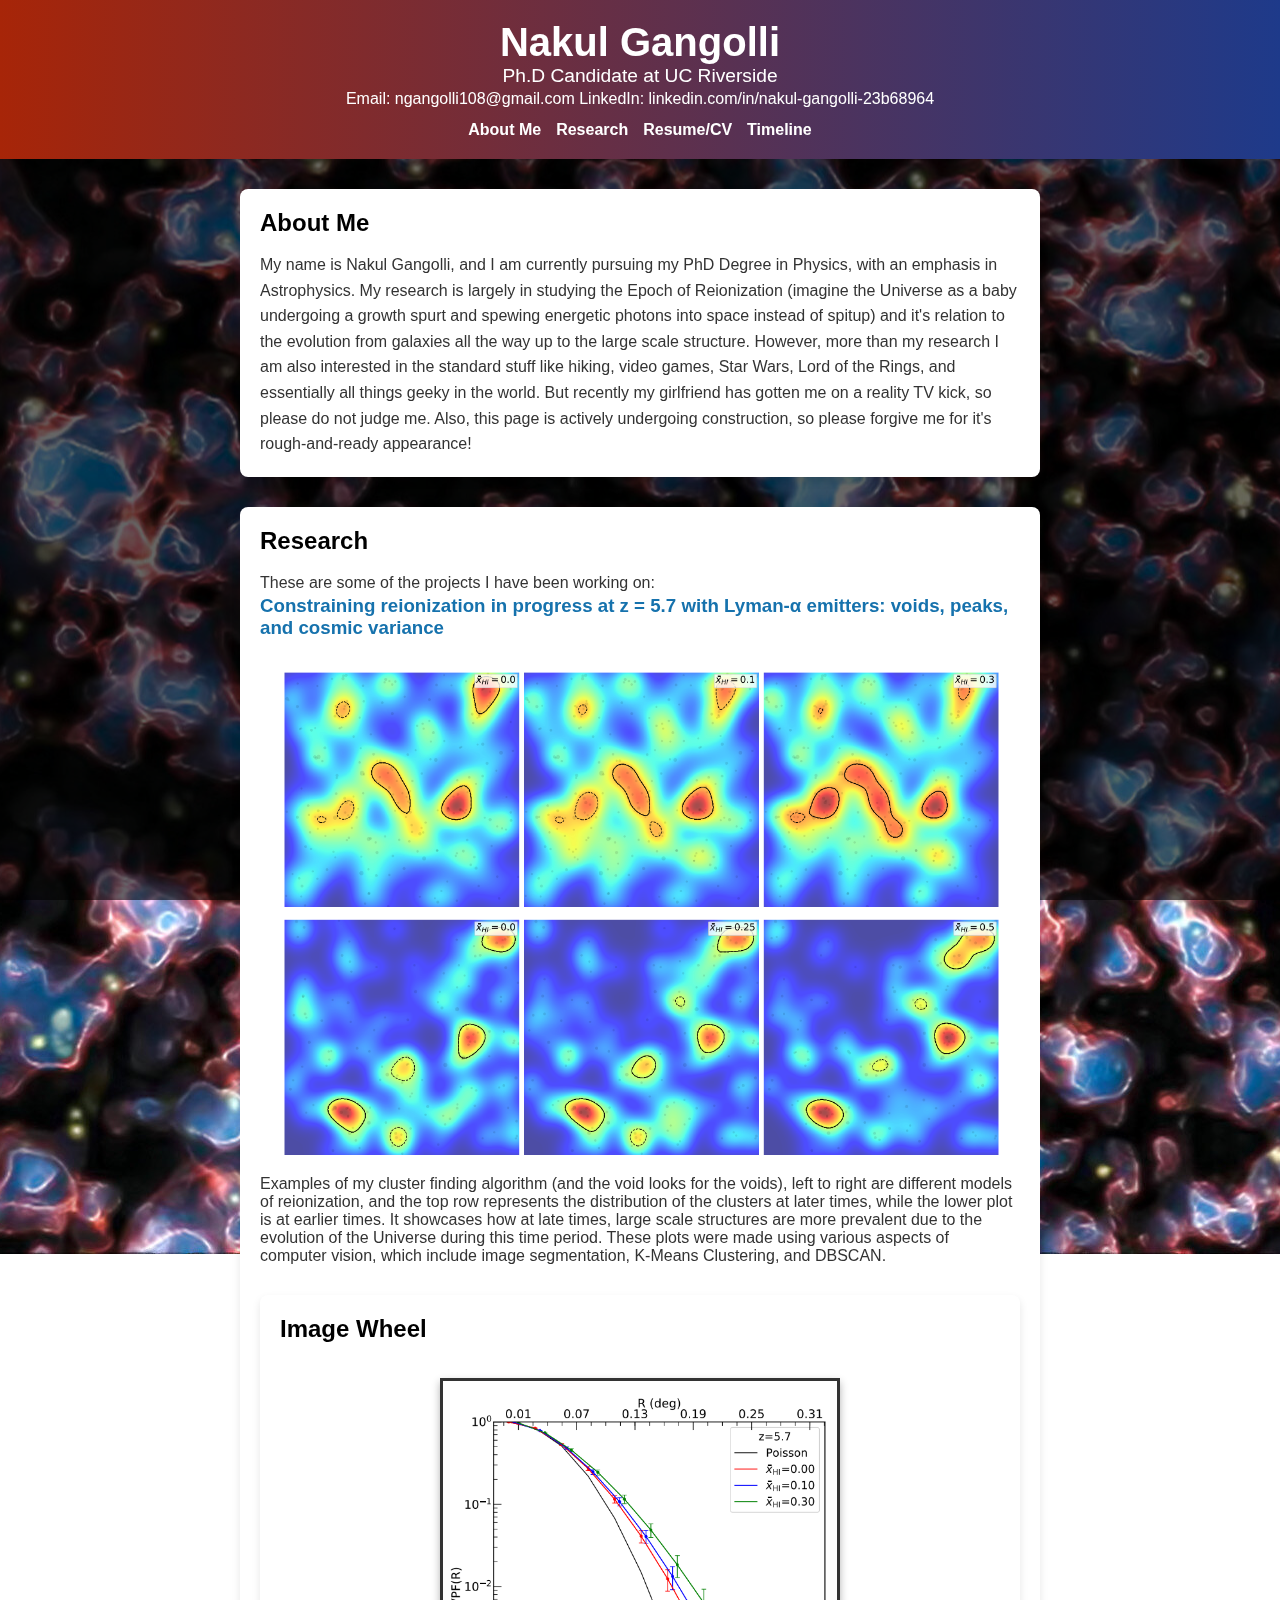
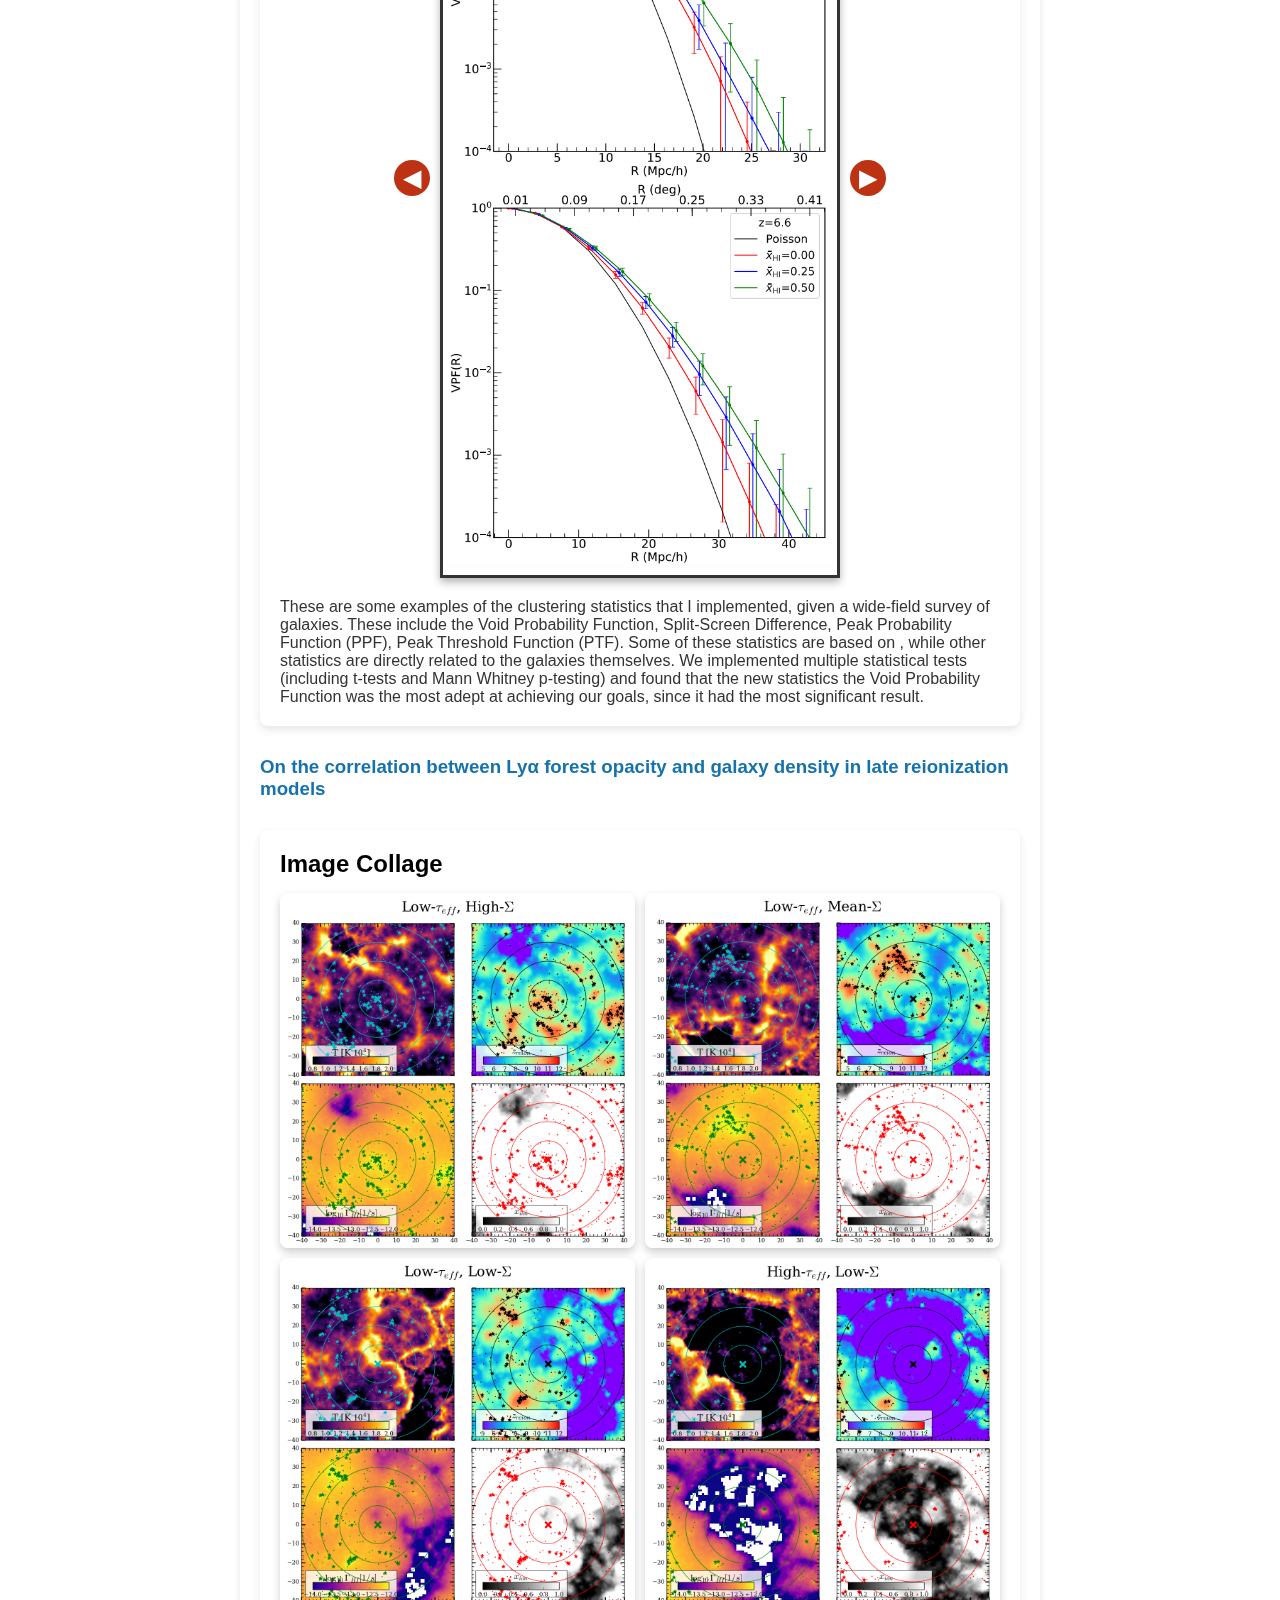
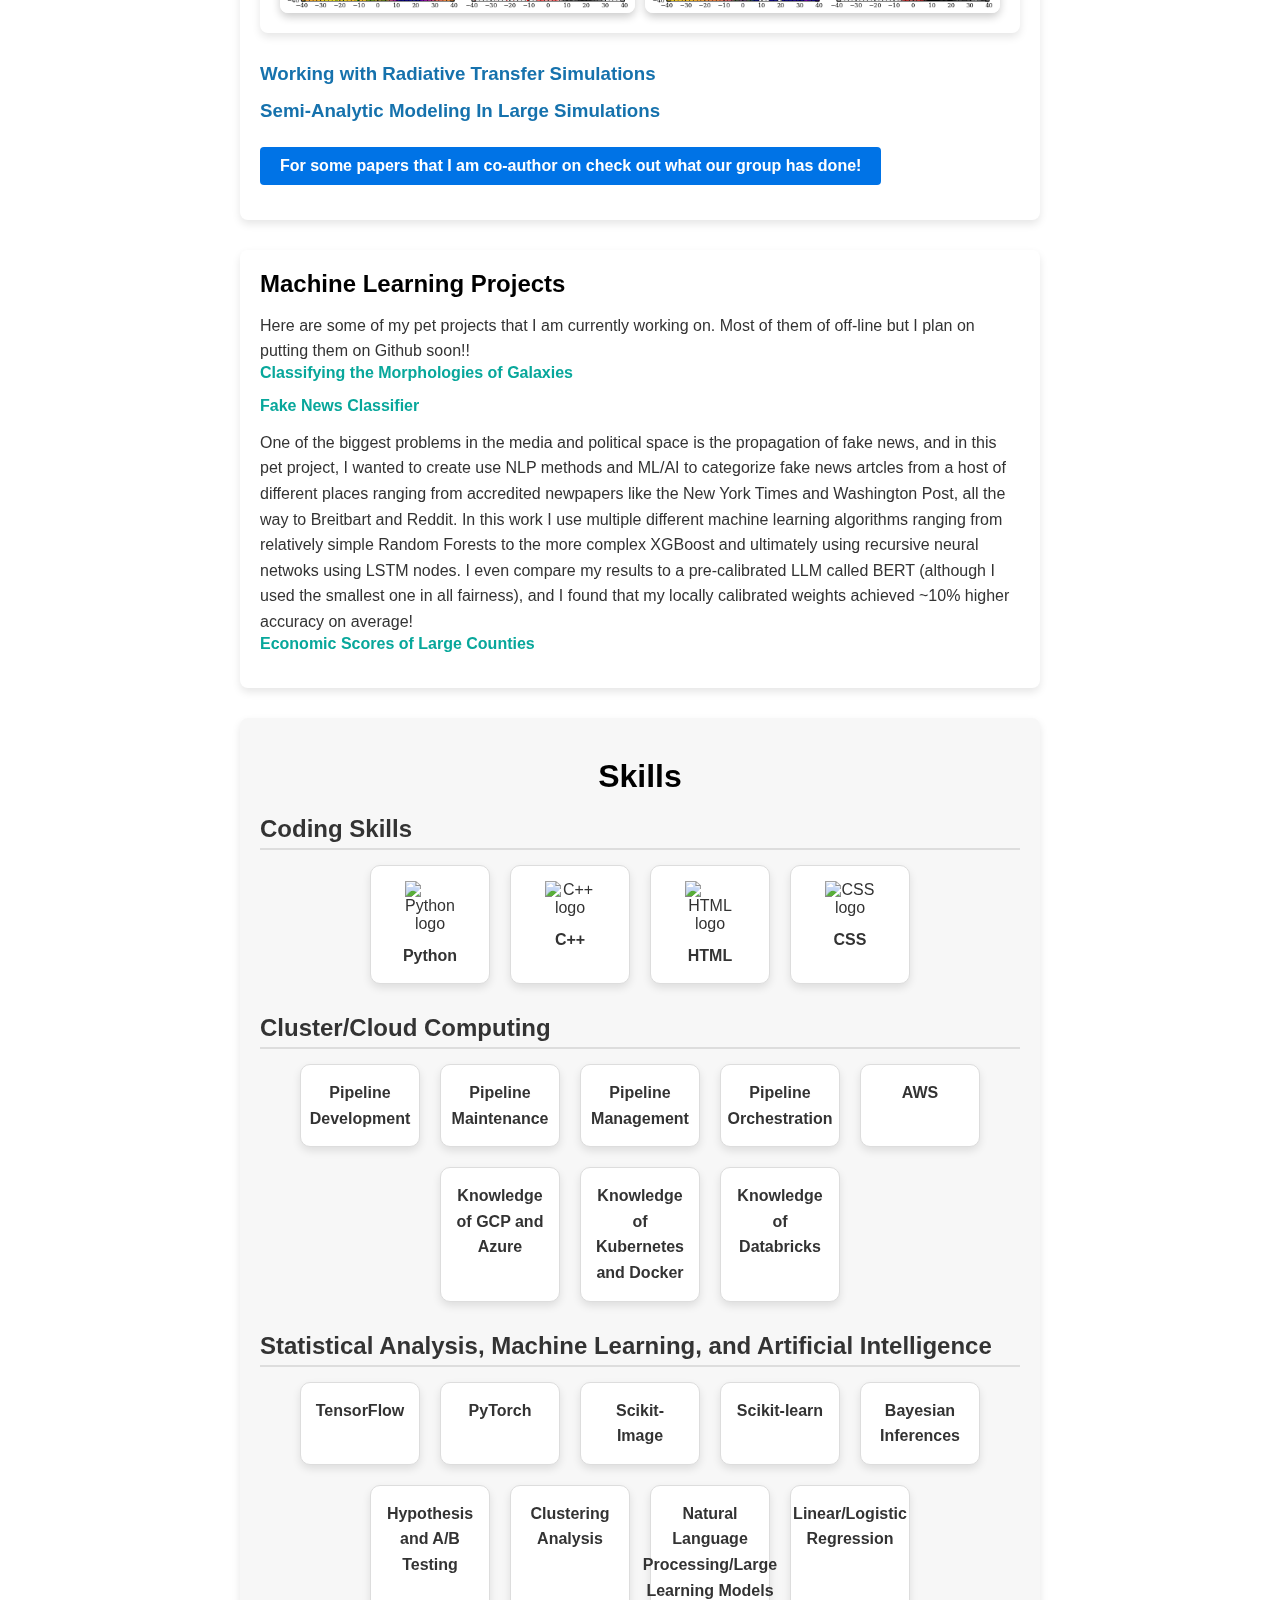
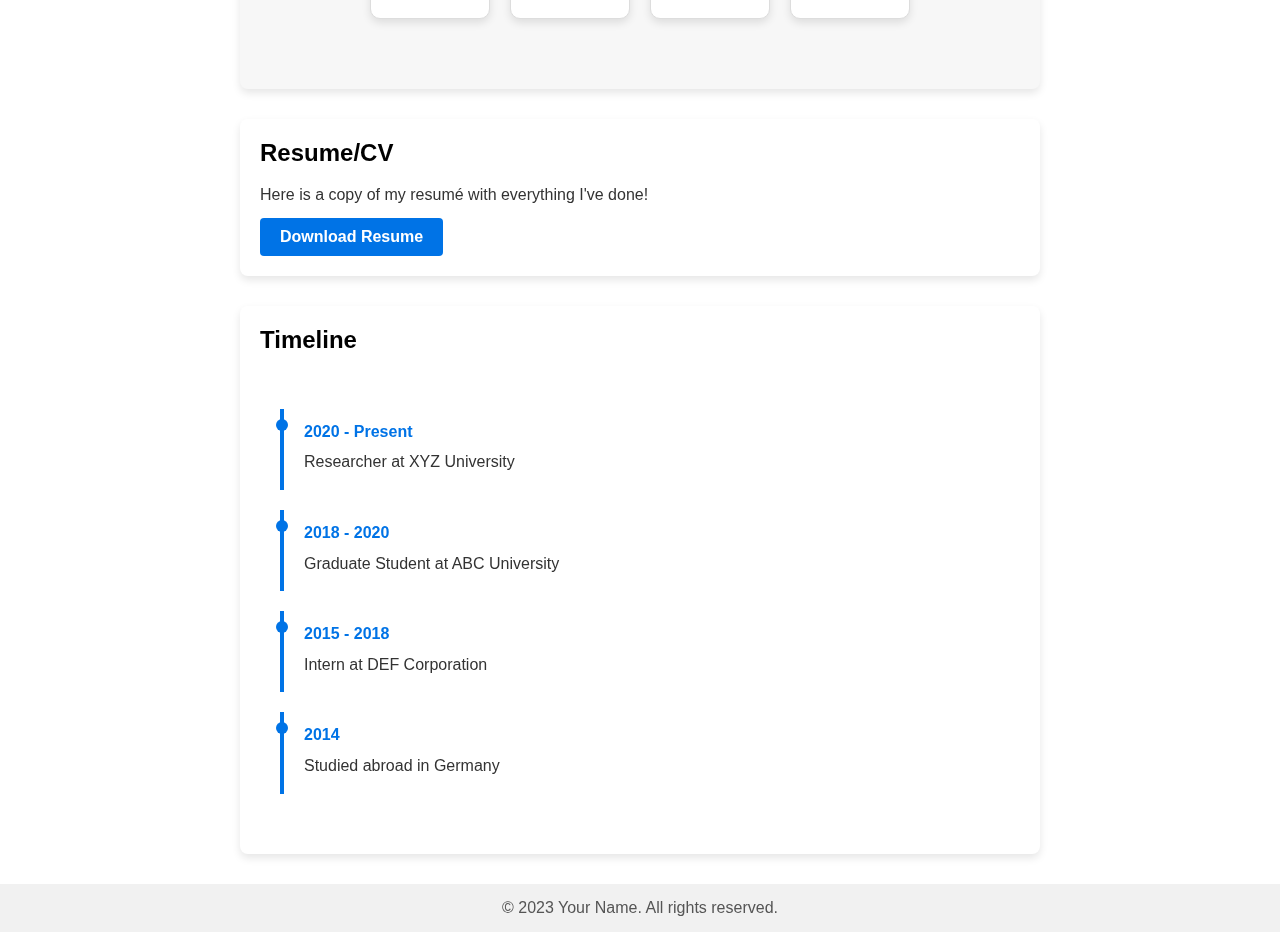
==== commit 7adf536f: "Added some captions" ====
--- a/index.html
+++ b/index.html
@@ -44,7 +44,7 @@
 
         <figure>
         <img src="AWS_1.png" alt="The results of my cluster finding algorithm" class="figure-image">
-        <figcaption> Examples of my cluster finding algorithm (and the void looks for the voids), left to right are different models of reionization, and the top row represents the distribution of the clusters at later times, while the lower plot is at earlier times.  It showcases how at late times, large scale structures are more prevalent due to the evolution of the Universe during this time period.   </figcaption>
+        <figcaption> Examples of my cluster finding algorithm (and the void looks for the voids), left to right are different models of reionization, and the top row represents the distribution of the clusters at later times, while the lower plot is at earlier times.  It showcases how at late times, large scale structures are more prevalent due to the evolution of the Universe during this time period.  These plots were made using various aspects of computer vision, which include image segmentation, K-Means Clustering, and DBSCAN.  </figcaption>
         </figure>
 
         <section id="image-wheel">
@@ -56,6 +56,7 @@
             </div>
             <button id="nextBtn">&#9654;</button> <!-- Right arrow button -->
         </div>
+        <figcaption> These are some examples of the clustering statistics that I implemented, given a wide-field survey of galaxies.  These include the Void Probability Function, Split-Screen Difference, Peak Probability Function (PPF), Peak Threshold Function (PTF).  Some of these statistics are based on , while other statistics are directly related to the galaxies themselves. We implemented multiple statistical tests (including t-tests and Mann Whitney p-testing) and found that the new statistics the Void Probability Function was the most adept at achieving our goals, since it had the most significant result.  </figcaption>
         </section>
 
         <script src="timeLine.js"></script>
